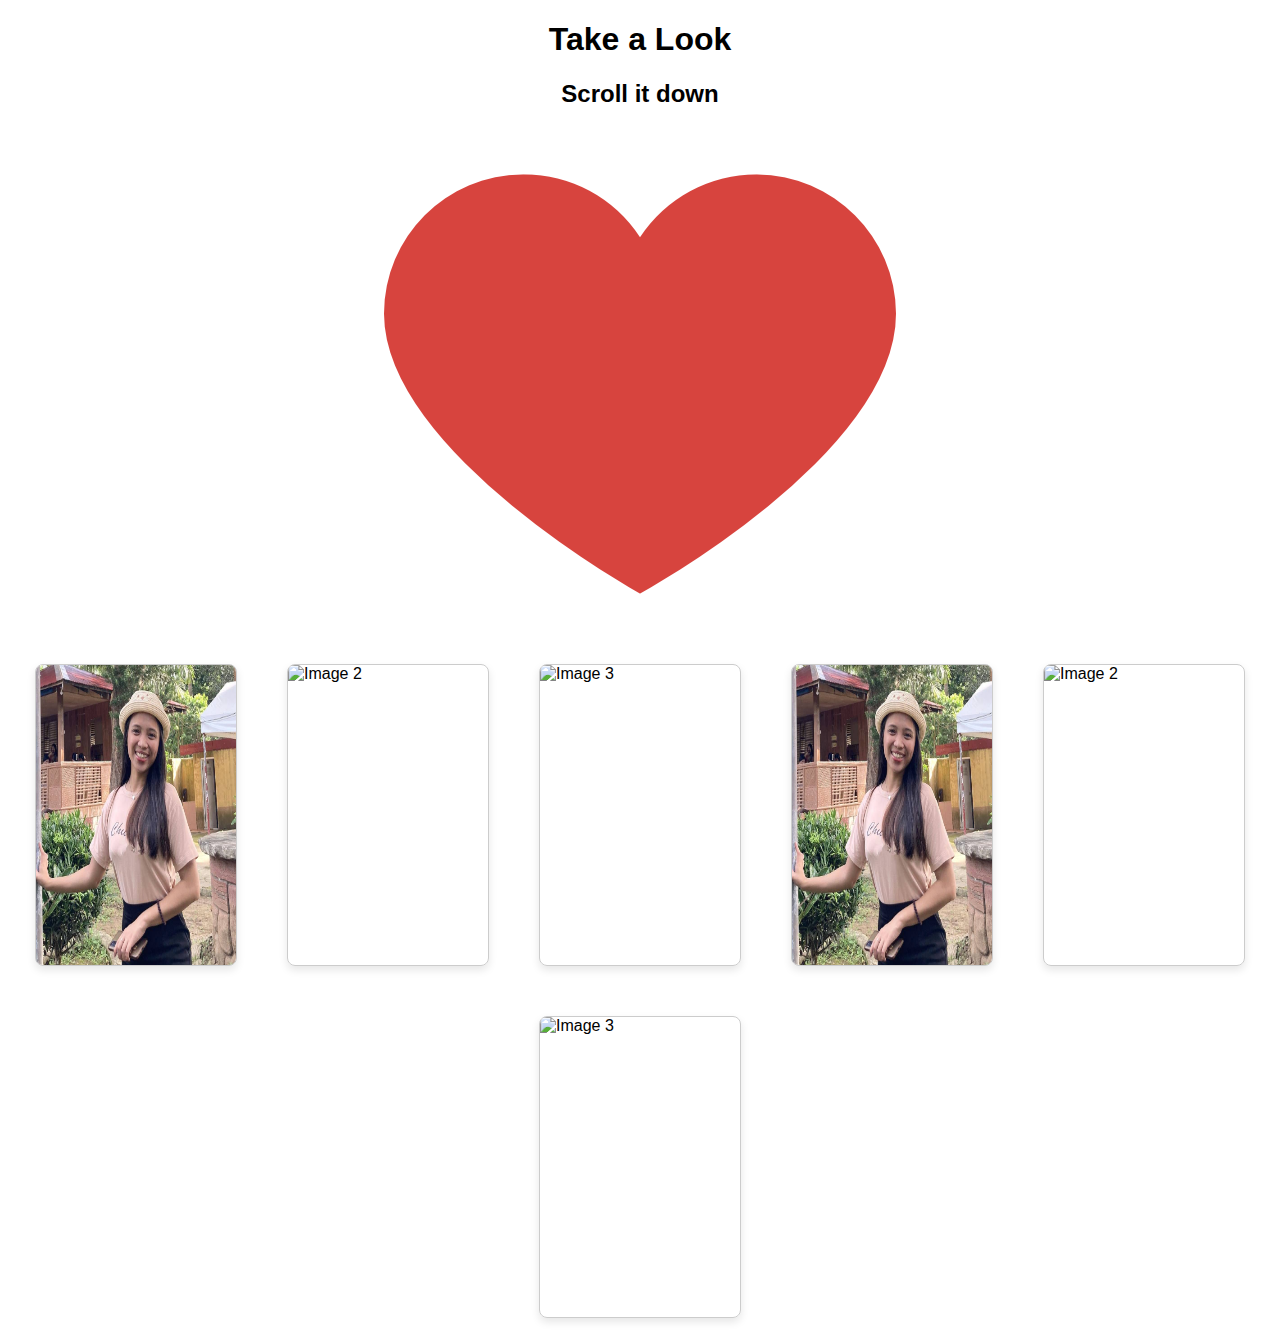
==== collection.html @ 1b191e31 "Third Commit" ====
<!DOCTYPE html>
<html lang="en">
<head>
    <meta charset="UTF-8">
    <meta name="viewport" content="width=device-width, initial-scale=1.0">
    <title>Happy Valentines Day!</title>
    <link rel="stylesheet" href="styles.css">
</head>
<body>

    <div class="content">
        <h1>Take a Look</h1>
        <h2>Scroll it down</h2>
        <a href="index.html">
        <img src="images/heart.png" alt="Valentine's Day Image" class="animation">
        </a>
    </div>
        

    <div class="container">
        <div class="card">
            <img src="images/profile1.jpg" alt="Image 1">
        </div>
        <div class="card">
            <img src="image2.jpg" alt="Image 2">
        </div>
        <div class="card">
            <img src="image3.jpg" alt="Image 3">
        </div>
        <div class="card">
            <img src="images/profile1.jpg" alt="Image 1">
        </div>
        <div class="card">
            <img src="image2.jpg" alt="Image 2">
        </div>
        <div class="card">
            <img src="image3.jpg" alt="Image 3">
        </div>
       
        <!-- Add more cards as needed -->
    </div>

</body>
</html>
---- styles.css ----
body {
    margin: 0;
    padding: 0;
    font-family: Arial, sans-serif;
    justify-content: center;
    align-items: center;
    height: 100vh;
    margin: 0;
    height: 100vh;
}
.content{
    text-align: center;
}
.animation {
    max-width: 50%;
    animation: floatAnimation 5s infinite ease-in-out;
}

@keyframes heartbeat {
    0% { transform: scale(1); }
    50% { transform: scale(1.1); }
    100% { transform: scale(1); }
}

.animation {
    animation: heartbeat 1s ease-in-out infinite alternate; /* Apply animation */
}

.header {
    text-align: center;
    padding: 20px;

}

.header h1 {
    color: #ea394d;
    margin-bottom: 10px;
    font-size: 3.5rem;
    font-family:Impact, Haettenschweiler, 'Arial Narrow Bold', sans-serif;
}

.container {
    display: flex;
    flex-wrap: wrap;
    justify-content: center;
    align-items: center;
    gap: 50px;
    padding: 20px;
}

.card {
    width: 200px;
    height: 300px;
    border: 1px solid #ccc;
    border-radius: 8px;
    overflow: hidden;
    box-shadow: 0 4px 8px rgba(0, 0, 0, 0.1);
}

.card img {
    width: 100%;
    height: 100%;
    object-fit:fill;
}
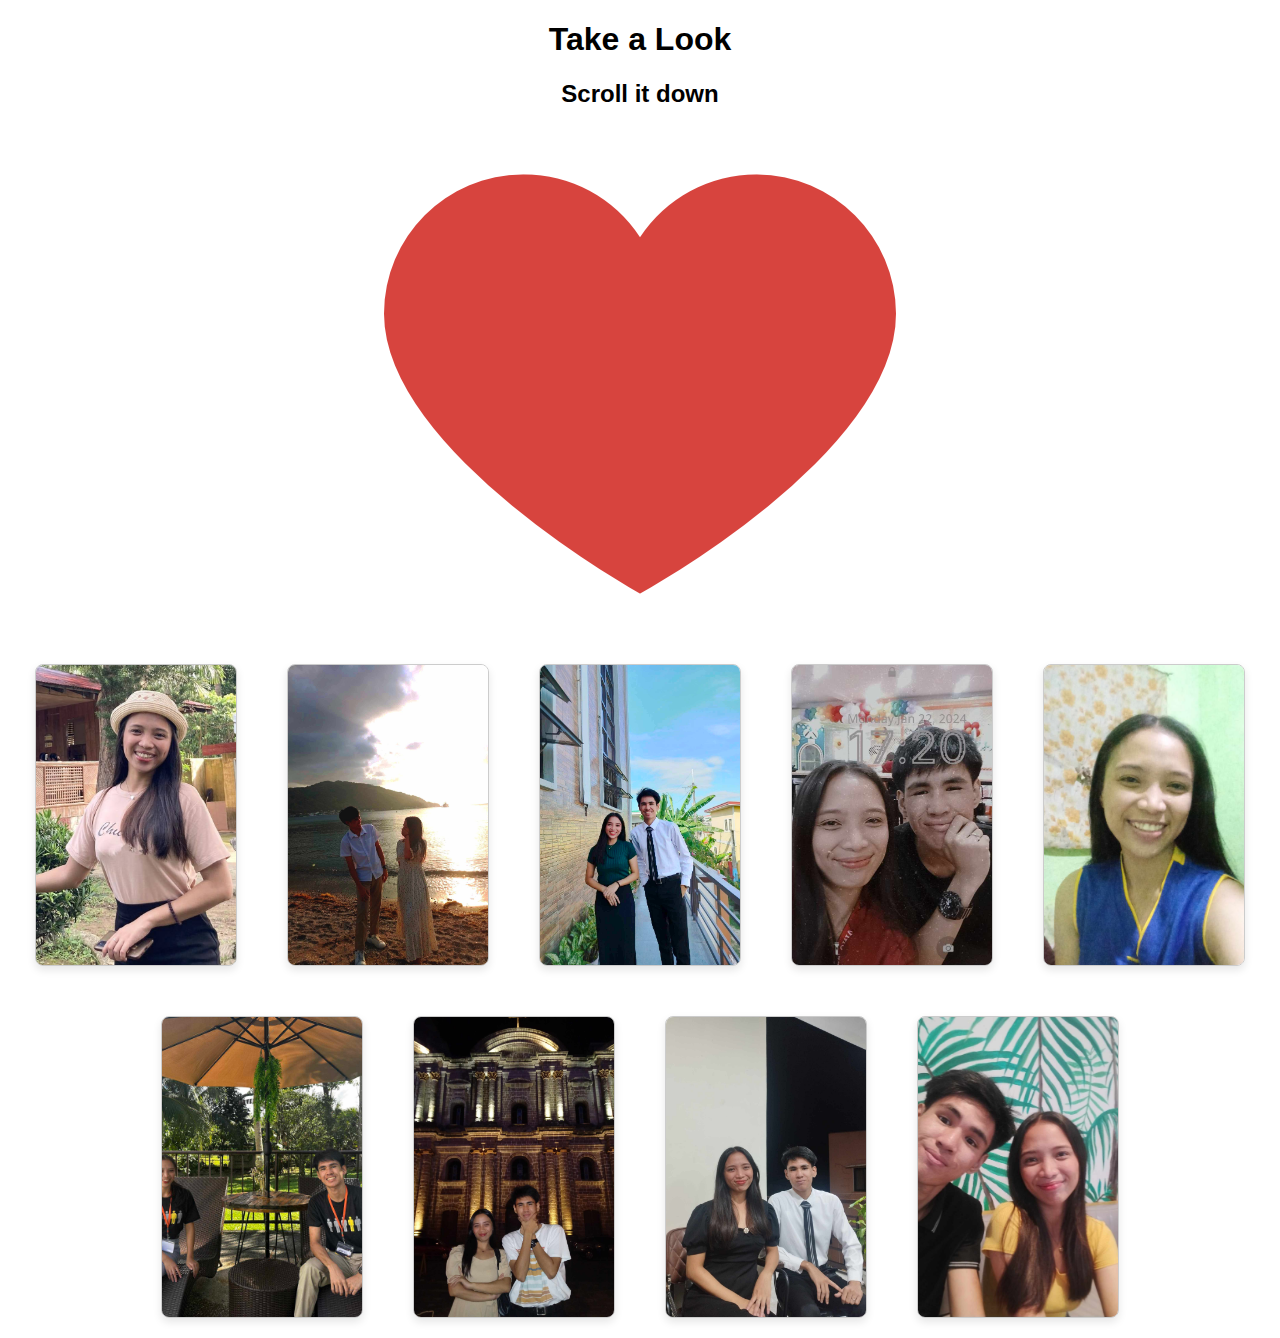
==== commit a7d7a225: "add some pictures" ====
--- a/collection.html
+++ b/collection.html
@@ -19,24 +19,32 @@
 
     <div class="container">
         <div class="card">
-            <img src="images/profile1.jpg" alt="Image 1">
+            <img src="images/img1.jpg" alt="Image 1">
         </div>
         <div class="card">
-            <img src="image2.jpg" alt="Image 2">
+            <img src="/images/img2.jpg" alt="Image 2">
         </div>
         <div class="card">
-            <img src="image3.jpg" alt="Image 3">
+            <img src="images/img3.jpg" alt="Image 3">
         </div>
         <div class="card">
-            <img src="images/profile1.jpg" alt="Image 1">
+            <img src="images/img4.jpg" alt="Image 4">
         </div>
         <div class="card">
-            <img src="image2.jpg" alt="Image 2">
+            <img src="/images/img5.jpg" alt="Image 5">
         </div>
         <div class="card">
-            <img src="image3.jpg" alt="Image 3">
+            <img src="images/img6.jpg" alt="Image 6">
         </div>
-       
+        <div class="card">
+            <img src="images/img7.jpg" alt="Image 7">
+        </div>
+        <div class="card">
+            <img src="images/img8.jpg" alt="Image 8">
+        </div>
+        <div class="card">
+            <img src="images/img9.jpg" alt="Image 9">
+        </div>
         <!-- Add more cards as needed -->
     </div>
 
--- a/styles.css
+++ b/styles.css
@@ -5,15 +5,14 @@
     justify-content: center;
     align-items: center;
     height: 100vh;
-    margin: 0;
-    height: 100vh;
+
 }
 .content{
     text-align: center;
 }
 .animation {
     max-width: 50%;
-    animation: floatAnimation 5s infinite ease-in-out;
+    animation: heartbeat 1s infinite ease-in-out;
 }
 
 @keyframes heartbeat {
@@ -60,5 +59,5 @@
 .card img {
     width: 100%;
     height: 100%;
-    object-fit:fill;
+    object-fit: cover;
 }
